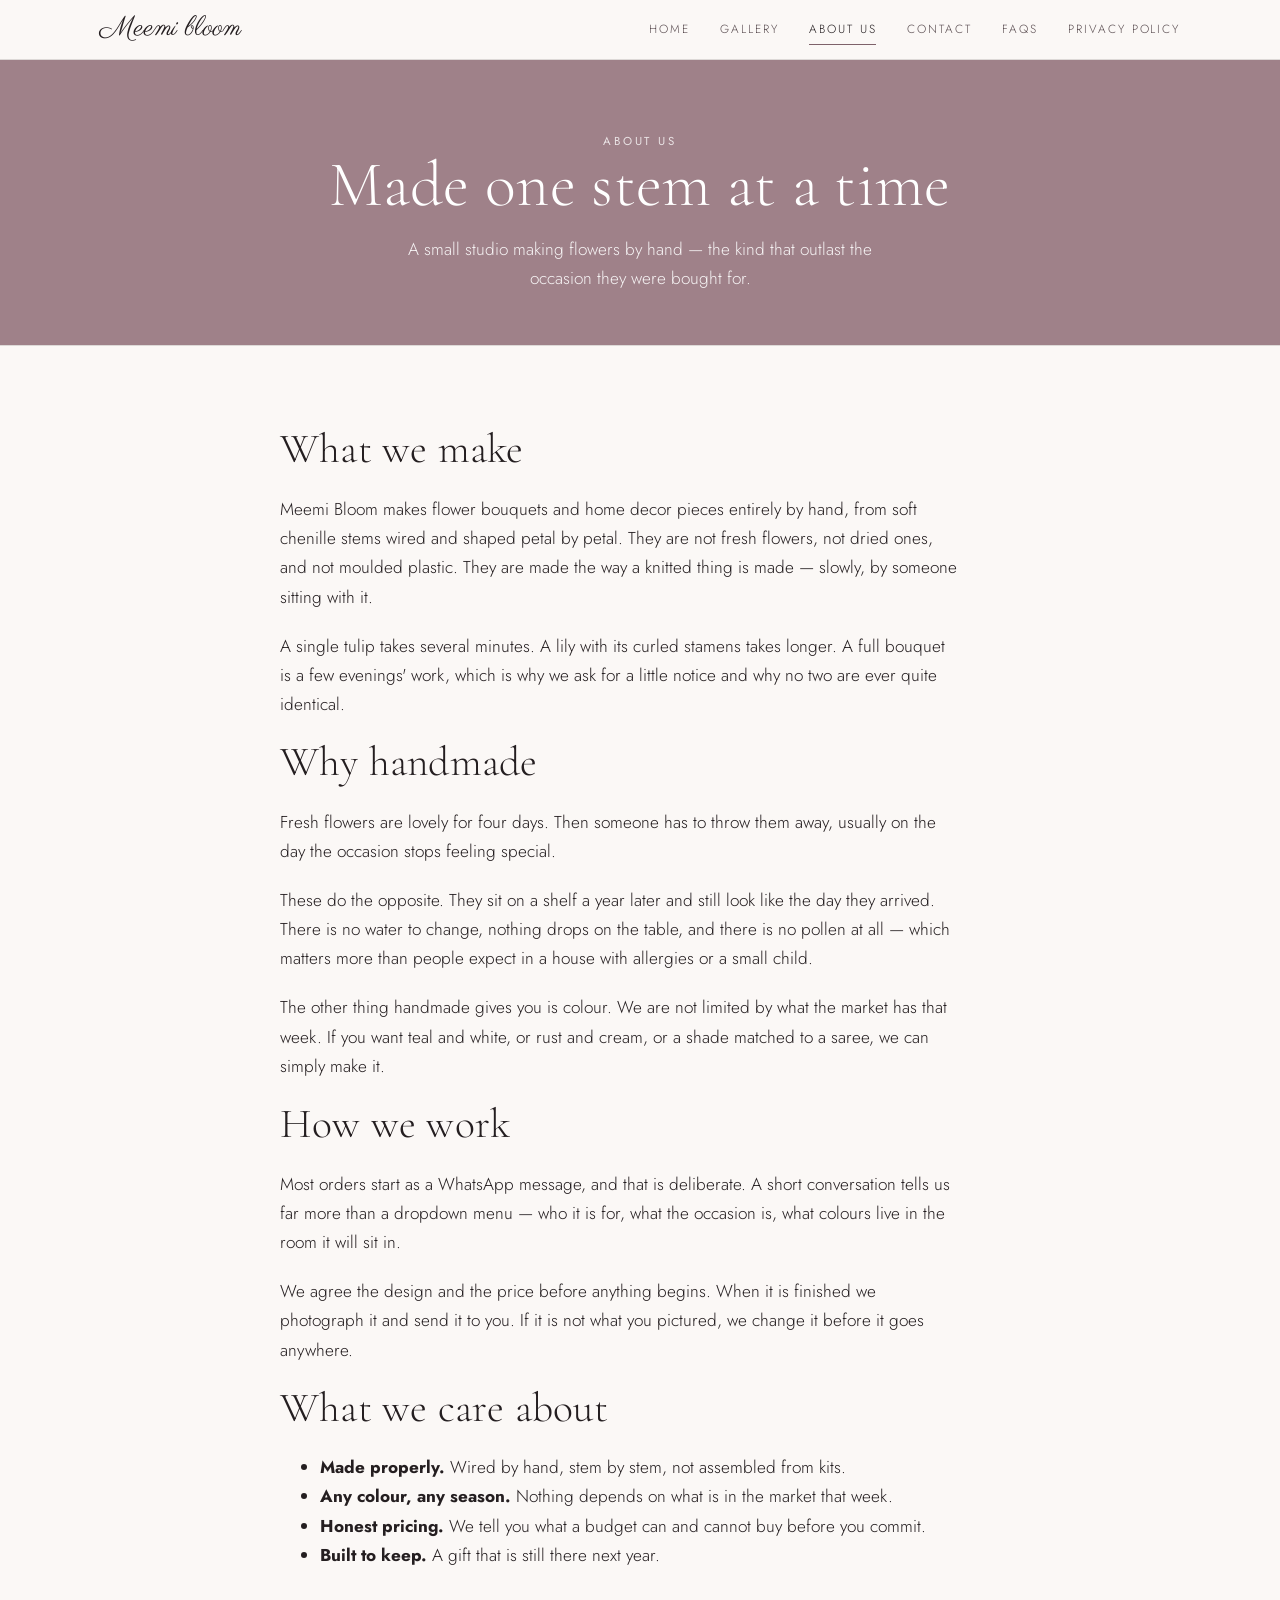
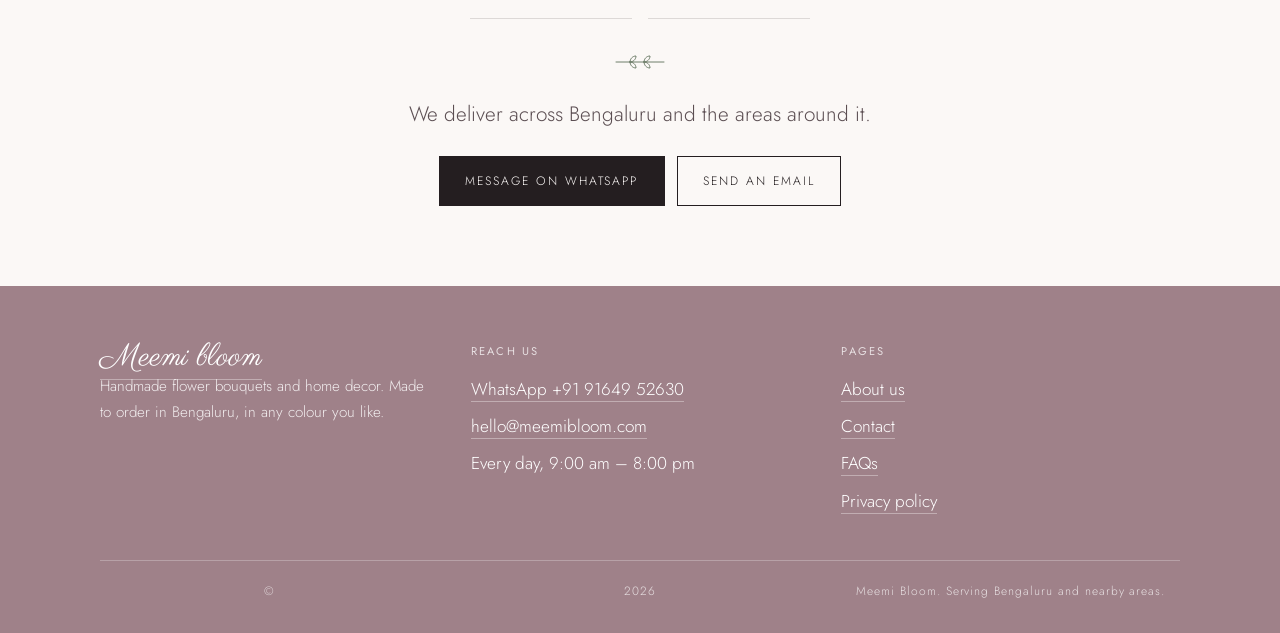
==== about.html @ 5b85087c "Add files via upload First version of the website" ====
<!DOCTYPE html>
<html lang="en">
<head>
<meta charset="utf-8">
<meta name="viewport" content="width=device-width, initial-scale=1">
<title>About Us — Meemi Bloom</title>
<meta name="description" content="Meemi Bloom is a small handmade flower studio in Bengaluru. Every bouquet is wired stem by stem from chenille, in whatever colours you ask for.">
<link rel="canonical" href="https://www.meemibloom.com/about.html">
<meta name="robots" content="index, follow">
<meta property="og:type" content="website">
<meta property="og:site_name" content="Meemi Bloom">
<meta property="og:title" content="About Us — Meemi Bloom">
<meta property="og:description" content="Meemi Bloom is a small handmade flower studio in Bengaluru. Every bouquet is wired stem by stem from chenille, in whatever colours you ask for.">
<meta property="og:url" content="https://www.meemibloom.com/about.html">
<meta property="og:image" content="https://www.meemibloom.com/assets/og-image.jpg">
<meta name="twitter:card" content="summary_large_image">
<meta name="theme-color" content="#9F8189">
<link rel="icon" href="assets/favicon-32.png" sizes="32x32">
<link rel="icon" href="assets/favicon.png" sizes="512x512">
<link rel="apple-touch-icon" href="assets/apple-touch-icon.png">
<link rel="preconnect" href="https://fonts.googleapis.com">
<link rel="preconnect" href="https://fonts.gstatic.com" crossorigin>
<link href="https://fonts.googleapis.com/css2?family=Cormorant+Garamond:ital,wght@0,300;0,400;0,500;1,300&family=Jost:wght@300;400&family=Parisienne&display=swap" rel="stylesheet">
<link rel="stylesheet" href="style.css">
<script>document.documentElement.classList.add('js');</script>
<script src="photos.js"></script>
<script type="application/ld+json">{
  "@context": "https://schema.org",
  "@type": "Store",
  "@id": "https://www.meemibloom.com/#business",
  "name": "Meemi Bloom",
  "description": "Handmade flower bouquets and home decor, wired by hand from chenille stems. Made to order in any colour, they never wilt and last for years. Based in Bengaluru.",
  "url": "https://www.meemibloom.com/",
  "telephone": "+919164952630",
  "email": "hello@meemibloom.com",
  "image": "https://www.meemibloom.com/assets/og-image.jpg",
  "logo": "https://www.meemibloom.com/assets/favicon.png",
  "priceRange": "$$",
  "address": {
    "@type": "PostalAddress",
    "addressLocality": "Bengaluru",
    "addressCountry": "IN"
  },
  "areaServed": {
    "@type": "City",
    "name": "Bengaluru"
  },
  "openingHoursSpecification": [
    {
      "@type": "OpeningHoursSpecification",
      "dayOfWeek": [
        "Monday",
        "Tuesday",
        "Wednesday",
        "Thursday",
        "Friday",
        "Saturday",
        "Sunday"
      ],
      "opens": "09:00",
      "closes": "20:00"
    }
  ],
  "makesOffer": [
    {
      "@type": "Offer",
      "itemOffered": {
        "@type": "Product",
        "name": "Handmade flower bouquets"
      }
    },
    {
      "@type": "Offer",
      "itemOffered": {
        "@type": "Product",
        "name": "Keepsake gifts for occasions"
      }
    },
    {
      "@type": "Offer",
      "itemOffered": {
        "@type": "Product",
        "name": "Handmade home decor arrangements"
      }
    }
  ]
}</script>
</head>
<body>
<header class="site-head">
  <div class="wrap">
    <a class="brand" href="index.html">Meemi bloom</a>
    <nav class="nav" aria-label="Main">
      <a href="index.html">Home</a>
      <a href="gallery.html">Gallery</a>
      <a href="about.html" aria-current="page">About Us</a>
      <a href="contact.html">Contact</a>
      <a href="faqs.html">FAQs</a>
      <a href="privacy.html">Privacy Policy</a>
    </nav>
  </div>
</header>
<main>
<section class="page-head">
  <div class="wrap">
    <p class="eyebrow">About us</p>
    <h1>Made one stem at a time</h1>
    <p>A small studio making flowers by hand — the kind that outlast the occasion they were bought for.</p>
  </div>
</section>

<section>
  <div class="narrow reveal">
    <h2>What we make</h2>
    <p>Meemi Bloom makes flower bouquets and home decor pieces entirely by hand, from soft chenille stems wired and shaped petal by petal. They are not fresh flowers, not dried ones, and not moulded plastic. They are made the way a knitted thing is made — slowly, by someone sitting with it.</p>
    <p>A single tulip takes several minutes. A lily with its curled stamens takes longer. A full bouquet is a few evenings' work, which is why we ask for a little notice and why no two are ever quite identical.</p>

    <h2>Why handmade</h2>
    <p>Fresh flowers are lovely for four days. Then someone has to throw them away, usually on the day the occasion stops feeling special.</p>
    <p>These do the opposite. They sit on a shelf a year later and still look like the day they arrived. There is no water to change, nothing drops on the table, and there is no pollen at all — which matters more than people expect in a house with allergies or a small child.</p>
    <p>The other thing handmade gives you is colour. We are not limited by what the market has that week. If you want teal and white, or rust and cream, or a shade matched to a saree, we can simply make it.</p>

    <h2>How we work</h2>
    <p>Most orders start as a WhatsApp message, and that is deliberate. A short conversation tells us far more than a dropdown menu — who it is for, what the occasion is, what colours live in the room it will sit in.</p>
    <p>We agree the design and the price before anything begins. When it is finished we photograph it and send it to you. If it is not what you pictured, we change it before it goes anywhere.</p>

    <h2>What we care about</h2>
    <ul>
      <li><strong>Made properly.</strong> Wired by hand, stem by stem, not assembled from kits.</li>
      <li><strong>Any colour, any season.</strong> Nothing depends on what is in the market that week.</li>
      <li><strong>Honest pricing.</strong> We tell you what a budget can and cannot buy before you commit.</li>
      <li><strong>Built to keep.</strong> A gift that is still there next year.</li>
    </ul>

    <div class="rule" style="margin-top:3rem"></div>
    <div class="center">
      <svg class="sprig" width="56" height="22" viewBox="0 0 56 22" aria-hidden="true" fill="none" stroke="currentColor" stroke-width="1" stroke-linecap="round"><path d="M4 11h48"/><path d="M18 11c0-3.3 2.7-6 6-6 0 3.3-2.7 6-6 6z"/><path d="M18 11c0 3.3 2.7 6 6 6 0-3.3-2.7-6-6-6z"/><path d="M32 11c0-3.3 2.7-6 6-6 0 3.3-2.7 6-6 6z"/><path d="M32 11c0 3.3 2.7 6 6 6 0-3.3-2.7-6-6-6z"/></svg>
      <p class="lede" style="margin-top:1.5rem">We deliver across Bengaluru and the areas around it.</p>
      <div class="actions">
        <a class="btn btn-solid" href="https://wa.me/919164952630?text=Hi%20Meemi%20Bloom%2C%20I%27d%20like%20to%20ask%20about%20an%20order.">Message on WhatsApp</a>
        <a class="btn btn-ghost" href="mailto:hello@meemibloom.com?subject=Handmade%20bouquet%20enquiry">Send an email</a>
      </div>
    </div>
  </div>
</section>
</main>
<footer class="site-foot">
  <div class="wrap">
    <div>
      <a class="brand" href="index.html">Meemi bloom</a>
      <p>Handmade flower bouquets and home decor. Made to order in Bengaluru, in any colour you like.</p>
    </div>
    <div>
      <h4>Reach us</h4>
      <ul>
        <li><a href="https://wa.me/919164952630?text=Hi%20Meemi%20Bloom%2C%20I%27d%20like%20to%20ask%20about%20an%20order.">WhatsApp +91 91649 52630</a></li>
        <li><a href="mailto:hello@meemibloom.com">hello@meemibloom.com</a></li>
        <li>Every day, 9:00 am – 8:00 pm</li>
      </ul>
    </div>
    <div>
      <h4>Pages</h4>
      <ul>
        <li><a href="about.html">About us</a></li>
        <li><a href="contact.html">Contact</a></li>
        <li><a href="faqs.html">FAQs</a></li>
        <li><a href="privacy.html">Privacy policy</a></li>
      </ul>
    </div>
  </div>
  <div class="wrap colophon">© <span id="yr">2026</span> Meemi Bloom. Serving Bengaluru and nearby areas.</div>
</footer>
<script>
document.getElementById('yr').textContent = new Date().getFullYear();
(function(){
  var els = Array.prototype.slice.call(document.querySelectorAll('.reveal'));
  function showAll(){ for (var i=0;i<els.length;i++) els[i].classList.add('in'); }
  try {
    var reduce = window.matchMedia && window.matchMedia('(prefers-reduced-motion: reduce)').matches;
    if (!('IntersectionObserver' in window) || reduce) { showAll(); return; }
    var io = new IntersectionObserver(function(entries){
      for (var i=0;i<entries.length;i++) {
        if (entries[i].isIntersecting) { entries[i].target.classList.add('in'); io.unobserve(entries[i].target); }
      }
    }, { rootMargin: '0px 0px -8% 0px' });
    for (var j=0;j<els.length;j++) io.observe(els[j]);
  } catch (e) { showAll(); }
})();
(function(){
  var track = document.getElementById('latest');
  var list = window.MEEMI_PHOTOS;
  if (track && list && list.length) {
    var html = '';
    for (var i = 0; i < Math.min(6, list.length); i++) {
      html += '<figure class="slide"><img src="' + list[i].src + '" width="900" height="1200" loading="lazy" alt="Handmade bouquet — ' + list[i].title + '"><figcaption>' + list[i].title + '</figcaption></figure>';
    }
    track.innerHTML = html;
  }
})();
(function(){
  Array.prototype.slice.call(document.querySelectorAll('.c-btn')).forEach(function(btn){
    btn.addEventListener('click', function(){
      var track = document.getElementById(btn.getAttribute('data-carousel'));
      if (!track) return;
      var dir = parseInt(btn.getAttribute('data-dir'), 10);
      var slide = track.querySelector('.slide'); if (!slide) return;
      var gap = parseFloat(getComputedStyle(track).columnGap || getComputedStyle(track).gap) || 0;
      var step = slide.getBoundingClientRect().width + gap;
      var max = track.scrollWidth - track.clientWidth;
      if (dir > 0 && track.scrollLeft >= max - 4) { track.scrollLeft = 0; return; }
      if (dir < 0 && track.scrollLeft <= 4) { track.scrollLeft = max; return; }
      track.scrollLeft = track.scrollLeft + dir * step;
    });
  });
})();
</script>
</body>
</html>
---- style.css ----
/* Meemi Bloom — site styles */

:root{
  --mauve:#9F8189;
  --mauve-deep:#7E626A;
  --mauve-tint:#EFE6E6;
  --ink:#241E20;
  --ink-soft:#5B4E52;
  --paper:#FBF8F6;
  --sage:#6F7F6B;
  --line:rgba(36,30,32,.14);
  --display:"Cormorant Garamond",Georgia,serif;
  --body:"Jost",-apple-system,"Segoe UI",sans-serif;
  --script:"Parisienne",cursive;
  --measure:68ch;
  --pad:clamp(1.25rem,5vw,4rem);
}

*,*::before,*::after{box-sizing:border-box}
html{scroll-behavior:smooth;-webkit-text-size-adjust:100%}
body{
  margin:0;background:var(--paper);color:var(--ink);
  font-family:var(--body);font-weight:300;font-size:clamp(1rem,.96rem + .2vw,1.075rem);
  line-height:1.7;
}
img{max-width:100%;display:block}
a{color:var(--mauve-deep);text-underline-offset:.28em;text-decoration-thickness:.05em}
a:hover{color:var(--ink)}
:focus-visible{outline:2px solid var(--sage);outline-offset:3px;border-radius:2px}

.wrap{width:min(100% - (2 * var(--pad)),1080px);margin-inline:auto}
.narrow{width:min(100% - (2 * var(--pad)),720px);margin-inline:auto}

/* ---------- type ---------- */
h1,h2,h3{font-family:var(--display);font-weight:300;letter-spacing:.005em;margin:0 0 .5em}
h1{font-size:clamp(2.4rem,1.6rem + 3.4vw,4rem);line-height:1.06}
h2{font-size:clamp(1.75rem,1.3rem + 1.9vw,2.6rem);line-height:1.15}
h3{font-size:clamp(1.2rem,1.05rem + .6vw,1.45rem);line-height:1.25;margin-bottom:.35em}
p{margin:0 0 1.15em;max-width:var(--measure)}
.eyebrow{
  font-family:var(--body);font-size:.72rem;font-weight:400;
  letter-spacing:.24em;text-transform:uppercase;color:var(--mauve-deep);
  margin:0 0 1.1rem;
}
.lede{font-size:clamp(1.08rem,1rem + .5vw,1.3rem);color:var(--ink-soft)}

/* ---------- header ---------- */
.site-head{
  position:sticky;top:0;z-index:20;background:rgba(251,248,246,.92);
  backdrop-filter:blur(8px);border-bottom:1px solid var(--line);
}
.site-head .wrap{display:flex;align-items:center;justify-content:space-between;gap:1rem;padding:.85rem 0}
.brand{font-family:var(--script);font-size:1.75rem;color:var(--ink);text-decoration:none;line-height:1}
.brand:hover{color:var(--mauve-deep)}
.nav{display:flex;gap:clamp(.9rem,2.4vw,2rem);align-items:center;flex-wrap:wrap;justify-content:flex-end}
.nav a{
  font-size:.74rem;letter-spacing:.16em;text-transform:uppercase;
  color:var(--ink-soft);text-decoration:none;padding:.35rem 0;position:relative;
}
.nav a::after{
  content:"";position:absolute;left:0;right:0;bottom:0;height:1px;
  background:var(--mauve-deep);transform:scaleX(0);transform-origin:left;
  transition:transform .25s ease;
}
.nav a:hover::after,.nav a[aria-current="page"]::after{transform:scaleX(1)}
.nav a[aria-current="page"]{color:var(--ink)}

/* ---------- hero ---------- */
.hero{background:var(--mauve);color:#fff;text-align:center;padding:clamp(3rem,9vw,6rem) 0 clamp(2.5rem,7vw,4.5rem)}
.hero img{width:min(80%,470px);margin:0 auto clamp(1.5rem,4vw,2.25rem)}
.hero p{color:rgba(255,255,255,.92);margin-inline:auto;max-width:46ch}
.hero .tag{
  font-size:.72rem;letter-spacing:.28em;text-transform:uppercase;
  color:rgba(255,255,255,.8);margin-bottom:1.75rem;
}

/* ---------- page head (inner pages) ---------- */
.page-head{background:var(--mauve);color:#fff;padding:clamp(2.5rem,7vw,4.5rem) 0 clamp(2rem,5vw,3.25rem);text-align:center}
.page-head h1{margin-bottom:.25em}
.page-head .eyebrow{color:rgba(255,255,255,.78)}
.page-head p{color:rgba(255,255,255,.9);margin:0 auto;max-width:52ch}

/* ---------- sections ---------- */
section{padding:clamp(2.75rem,7vw,5rem) 0}
section + section{border-top:1px solid var(--line)}
.center{text-align:center}
.center p{margin-inline:auto}

.cards{display:grid;gap:clamp(1.5rem,4vw,2.5rem);grid-template-columns:repeat(auto-fit,minmax(230px,1fr));margin-top:2.5rem}
.card p{margin-bottom:0;color:var(--ink-soft);font-size:.97rem}
.card .sprig{margin-bottom:1rem}

.steps{list-style:none;counter-reset:s;padding:0;margin:2.5rem 0 0;display:grid;gap:1.75rem;grid-template-columns:repeat(auto-fit,minmax(240px,1fr))}
.steps li{counter-increment:s;padding-top:1.1rem;border-top:1px solid var(--line)}
.steps li::before{
  content:counter(s,decimal-leading-zero);display:block;
  font-family:var(--display);font-size:1.5rem;color:var(--mauve);margin-bottom:.35rem;
}
.steps h3{font-family:var(--body);font-size:.78rem;font-weight:400;letter-spacing:.16em;text-transform:uppercase;margin-bottom:.55rem}
.steps p{margin:0;color:var(--ink-soft);font-size:.95rem}

/* ---------- buttons ---------- */
.actions{display:flex;gap:.75rem;flex-wrap:wrap;justify-content:center;margin-top:.5rem}
.btn{
  display:inline-block;font-size:.76rem;letter-spacing:.16em;text-transform:uppercase;
  padding:.85rem 1.6rem;text-decoration:none;border:1px solid currentColor;
  transition:background .2s ease,color .2s ease;
}
.btn-solid{background:var(--ink);color:var(--paper);border-color:var(--ink)}
.btn-solid:hover{background:var(--mauve-deep);border-color:var(--mauve-deep);color:#fff}
.hero .btn-solid{background:#fff;color:var(--ink);border-color:#fff}
.hero .btn-solid:hover{background:transparent;color:#fff}
.hero .btn-ghost{color:#fff}
.hero .btn-ghost:hover{background:#fff;color:var(--ink)}
.btn-ghost{color:var(--ink)}
.btn-ghost:hover{background:var(--ink);color:var(--paper)}

/* ---------- contact list ---------- */
.contact-list{list-style:none;padding:0;margin:2rem 0 0;display:grid;gap:1.5rem;grid-template-columns:repeat(auto-fit,minmax(220px,1fr))}
.contact-list dt,.contact-list .label{
  font-size:.7rem;letter-spacing:.2em;text-transform:uppercase;color:var(--mauve-deep);margin-bottom:.35rem;
}
.contact-list .value{font-family:var(--display);font-size:1.3rem;line-height:1.3}
.contact-list a{text-decoration:none;border-bottom:1px solid var(--line)}
.contact-list a:hover{border-color:var(--mauve-deep)}

/* ---------- faqs ---------- */
.faq{border-top:1px solid var(--line);padding:0}
.faq:last-of-type{border-bottom:1px solid var(--line)}
.faq summary{
  cursor:pointer;list-style:none;padding:1.15rem 2.5rem 1.15rem 0;position:relative;
  font-family:var(--display);font-size:clamp(1.1rem,1rem + .4vw,1.3rem);
}
.faq summary::-webkit-details-marker{display:none}
.faq summary::after{
  content:"";position:absolute;right:.35rem;top:50%;width:.6rem;height:.6rem;
  border-right:1px solid var(--mauve-deep);border-bottom:1px solid var(--mauve-deep);
  transform:translateY(-70%) rotate(45deg);transition:transform .25s ease;
}
.faq[open] summary::after{transform:translateY(-30%) rotate(225deg)}
.faq p{color:var(--ink-soft);padding-bottom:1.1rem;margin:0;font-size:.98rem}
.faq p + p{padding-top:0;margin-top:-.4rem}

/* ---------- legal ---------- */
.legal h2{font-size:clamp(1.3rem,1.15rem + .6vw,1.6rem);margin-top:2.25rem}
.legal ul{color:var(--ink-soft);padding-left:1.1rem}
.legal li{margin-bottom:.45rem}
.updated{font-size:.78rem;letter-spacing:.12em;text-transform:uppercase;color:var(--mauve-deep)}

/* ---------- sprig divider ---------- */
.sprig{display:block;margin:0 auto;color:var(--sage)}
.rule{display:flex;align-items:center;gap:1rem;justify-content:center;margin:0 auto 2rem;max-width:340px}
.rule::before,.rule::after{content:"";flex:1;height:1px;background:var(--line)}

/* ---------- footer ---------- */
.site-foot{background:var(--mauve);color:#fff;padding:clamp(2.5rem,6vw,3.5rem) 0 2rem;margin-top:0}
.site-foot .wrap{display:grid;gap:2rem;grid-template-columns:repeat(auto-fit,minmax(210px,1fr))}
.site-foot .brand{color:#fff;font-size:2rem}
.site-foot h4{font-size:.7rem;letter-spacing:.2em;text-transform:uppercase;font-weight:400;margin:0 0 .85rem;color:rgba(255,255,255,.75)}
.site-foot a{color:#fff;text-decoration:none;border-bottom:1px solid rgba(255,255,255,.35)}
.site-foot a:hover{border-color:#fff}
.site-foot ul{list-style:none;padding:0;margin:0}
.site-foot li{margin-bottom:.5rem}
.site-foot p{color:rgba(255,255,255,.85);font-size:.95rem}
.colophon{
  border-top:1px solid rgba(255,255,255,.25);margin-top:2.25rem;padding-top:1.25rem;
  font-size:.75rem;letter-spacing:.08em;color:rgba(255,255,255,.75);text-align:center;
}

/* ---------- motion ---------- */
.js .reveal{opacity:0;transform:translateY(14px);transition:opacity .7s ease,transform .7s ease}
.js .reveal.in{opacity:1;transform:none}
@media (prefers-reduced-motion:reduce){
  html{scroll-behavior:auto}
  .js .reveal{opacity:1;transform:none;transition:none}
  *{animation-duration:.001ms !important;transition-duration:.001ms !important}
}

@media (max-width:640px){
  .site-head .wrap{flex-direction:column;align-items:center;gap:.5rem;padding:.75rem 0}
  .nav{justify-content:center}
  .site-foot .wrap{text-align:center}
  .site-foot .contact-list{justify-items:center}
}

.hero h1{font-size:clamp(1.45rem,1.1rem + 1.5vw,2.15rem);font-style:italic;font-weight:300;color:#fff;margin-bottom:.6em}
.hero .lede{color:rgba(255,255,255,.9)}
.card h3{color:var(--ink)}
.legal ul{margin-bottom:1.15em}

/* ---------- carousel ---------- */
.section-head{display:flex;align-items:flex-end;justify-content:space-between;gap:1.5rem;flex-wrap:wrap}
.section-head h2{margin-bottom:0}
.carousel-nav{display:flex;gap:.5rem}
.c-btn{
  width:2.75rem;height:2.75rem;border:1px solid var(--line);background:transparent;
  color:var(--ink);cursor:pointer;display:grid;place-items:center;padding:0;
  transition:background .2s ease,color .2s ease,border-color .2s ease;
}
.c-btn:hover{background:var(--ink);color:var(--paper);border-color:var(--ink)}
.c-btn svg{width:.85rem;height:.85rem}
.carousel{
  display:flex;gap:clamp(1.25rem,3.5vw,2.5rem);margin-top:2rem;
  overflow-x:auto;scroll-snap-type:x mandatory;scroll-behavior:smooth;
  padding-bottom:.5rem;-webkit-overflow-scrolling:touch;scrollbar-width:none;
}
.carousel::-webkit-scrollbar{display:none}
.carousel .slide{
  flex:0 0 calc((100% - clamp(1.25rem,3.5vw,2.5rem)) / 2);
  margin:0;scroll-snap-align:start;
}
.carousel .slide img{width:100%;height:auto;aspect-ratio:3/4;object-fit:contain;background:var(--mauve-tint)}
.carousel figcaption{
  font-size:.8rem;letter-spacing:.06em;color:var(--ink-soft);margin-top:.7rem;
}
@media (max-width:620px){ .carousel .slide{flex-basis:100%} }

/* ---------- gallery page ---------- */
.gallery-grid{
  display:grid;gap:clamp(1.25rem,3vw,2rem);
  grid-template-columns:repeat(auto-fill,minmax(230px,1fr));margin-top:.5rem;
}
.gallery-grid figure{margin:0}
.gallery-grid button.tile{
  display:block;width:100%;padding:0;border:0;background:none;cursor:pointer;
  text-align:left;font:inherit;color:inherit;
}
.gallery-grid img{
  width:100%;height:auto;aspect-ratio:3/4;object-fit:contain;
  background:var(--mauve-tint);transition:opacity .25s ease;
}
.gallery-grid button.tile:hover img{opacity:.86}
.gallery-grid figcaption{font-size:.8rem;letter-spacing:.06em;color:var(--ink-soft);margin-top:.6rem}

.pager{display:flex;flex-wrap:wrap;gap:.4rem;justify-content:center;align-items:center;margin-top:3rem}
.pager button{
  min-width:2.5rem;height:2.5rem;padding:0 .7rem;border:1px solid var(--line);
  background:transparent;color:var(--ink);font:inherit;font-size:.85rem;cursor:pointer;
  transition:background .2s ease,color .2s ease,border-color .2s ease;
}
.pager button:hover:not(:disabled){background:var(--ink);color:var(--paper);border-color:var(--ink)}
.pager button[aria-current="true"]{background:var(--mauve);color:#fff;border-color:var(--mauve)}
.pager button:disabled{opacity:.35;cursor:default}
.pager .count{font-size:.78rem;letter-spacing:.1em;color:var(--ink-soft);margin-left:.6rem}

/* ---------- lightbox ---------- */
.lightbox{
  position:fixed;inset:0;z-index:60;background:rgba(26,22,23,.94);
  display:grid;grid-template-rows:auto 1fr auto;padding:clamp(.75rem,2vw,1.5rem);
}
.lightbox[hidden]{display:none}
.lb-bar{display:flex;justify-content:space-between;align-items:center;gap:1rem;color:rgba(255,255,255,.8)}
.lb-count{font-size:.75rem;letter-spacing:.16em;text-transform:uppercase;margin:0}
.lb-stage{display:flex;align-items:center;justify-content:center;gap:clamp(.5rem,2vw,1.5rem);min-height:0}
.lb-stage figure{margin:0;display:flex;flex-direction:column;align-items:center;min-height:0}
.lb-stage img{max-height:74vh;max-width:100%;width:auto;height:auto;object-fit:contain}
.lb-stage figcaption{
  color:#fff;font-family:var(--display);font-size:1.2rem;margin-top:1rem;text-align:center;
}
.lb-btn{
  width:2.9rem;height:2.9rem;flex:0 0 auto;border:1px solid rgba(255,255,255,.45);
  background:transparent;color:#fff;cursor:pointer;display:grid;place-items:center;padding:0;
  transition:background .2s ease,color .2s ease;
}
.lb-btn:hover{background:#fff;color:var(--ink)}
.lb-btn svg{width:.9rem;height:.9rem}
.lb-foot{display:flex;justify-content:center;padding-top:1rem}
.lightbox .btn{border-color:#fff;color:#fff}
.lightbox .btn:hover{background:#fff;color:var(--ink)}
@media (max-width:560px){
  .lb-stage img{max-height:60vh}
  .lb-stage figcaption{font-size:1rem}
}

/* ---------- phone refinements ---------- */
@media (max-width:640px){
  /* let the header scroll away instead of eating a third of a phone screen */
  .site-head{position:static}
  .nav{gap:.55rem .9rem}
  .nav a{font-size:.68rem;letter-spacing:.12em;padding:.45rem 0}
  .brand{font-size:1.55rem}
  .actions .btn{flex:1 1 auto;text-align:center}
}
@media (max-width:560px){
  /* arrows sit over the image so the photo keeps the full width */
  .lb-stage{position:relative}
  .lb-stage .lb-btn{
    position:absolute;top:38%;background:rgba(26,22,23,.55);
    border-color:rgba(255,255,255,.5);width:2.5rem;height:2.5rem;
  }
  #lb-prev{left:0}
  #lb-next{right:0}
}
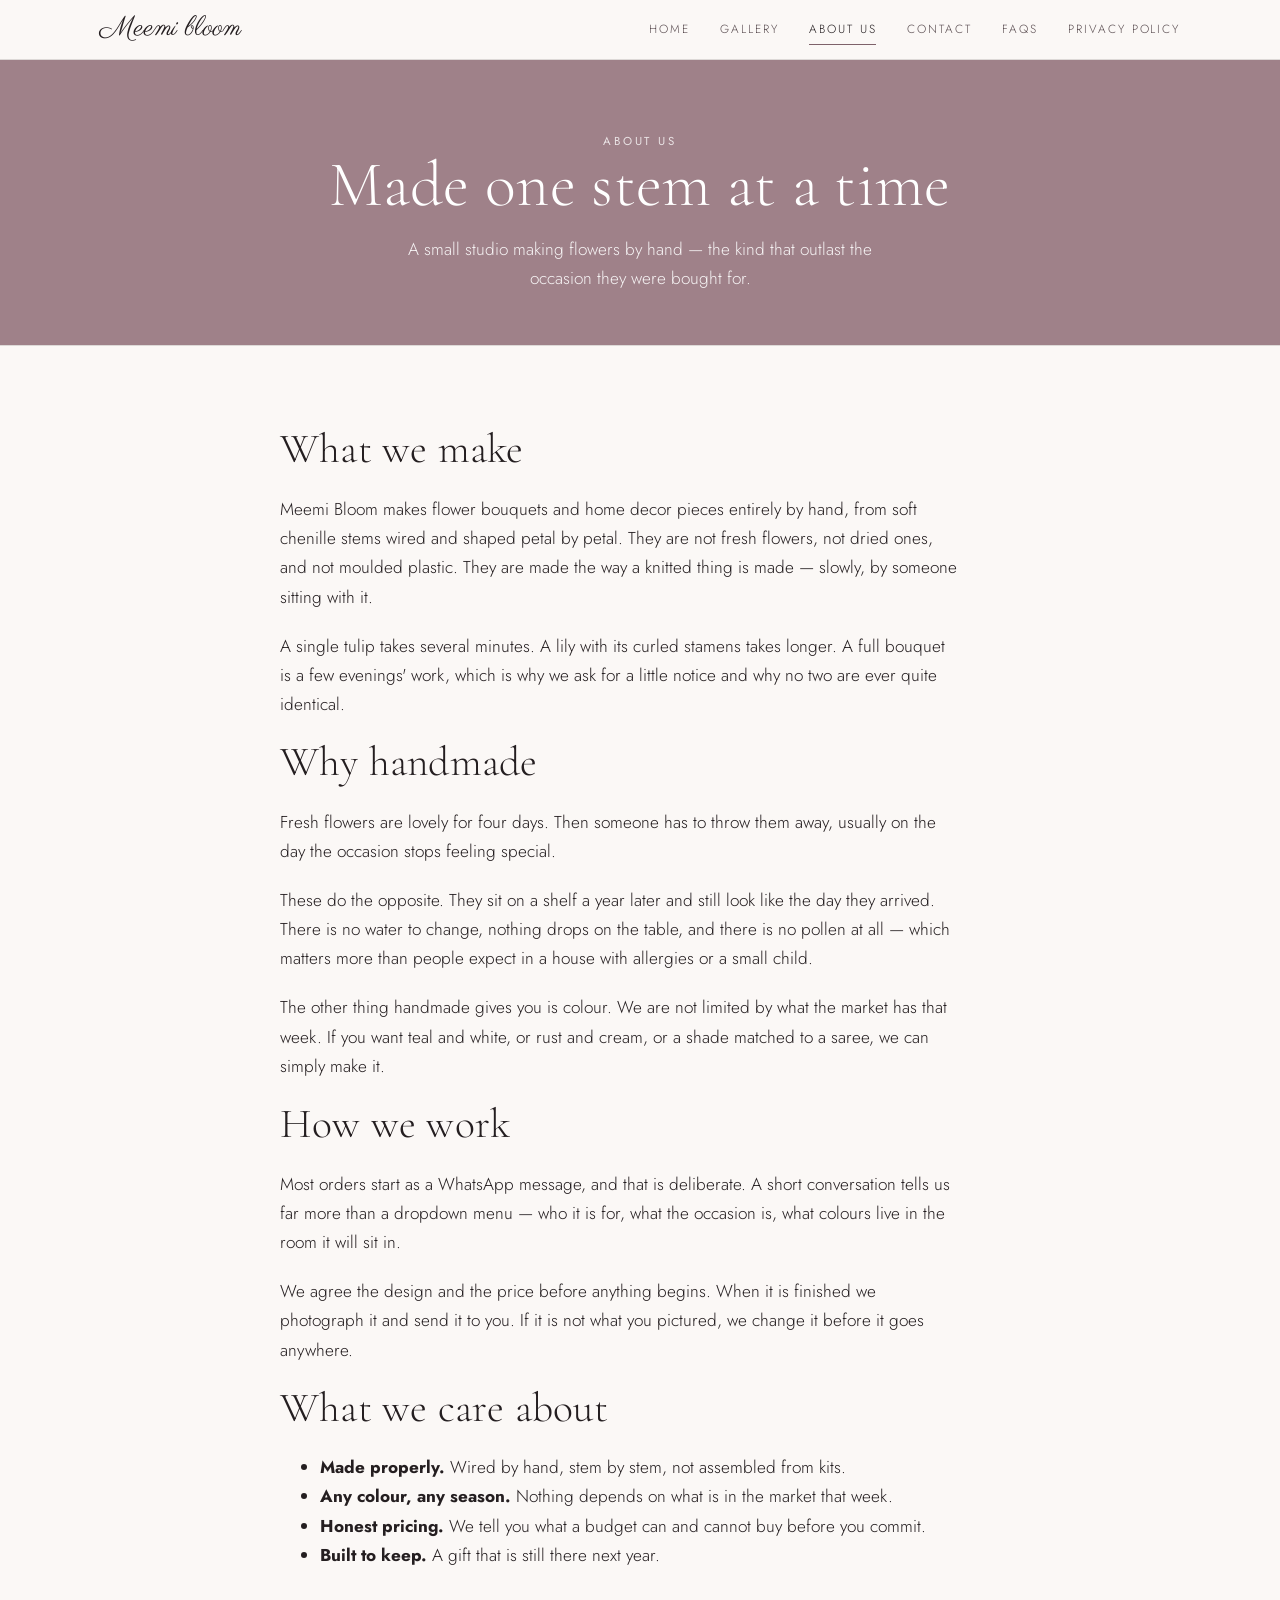
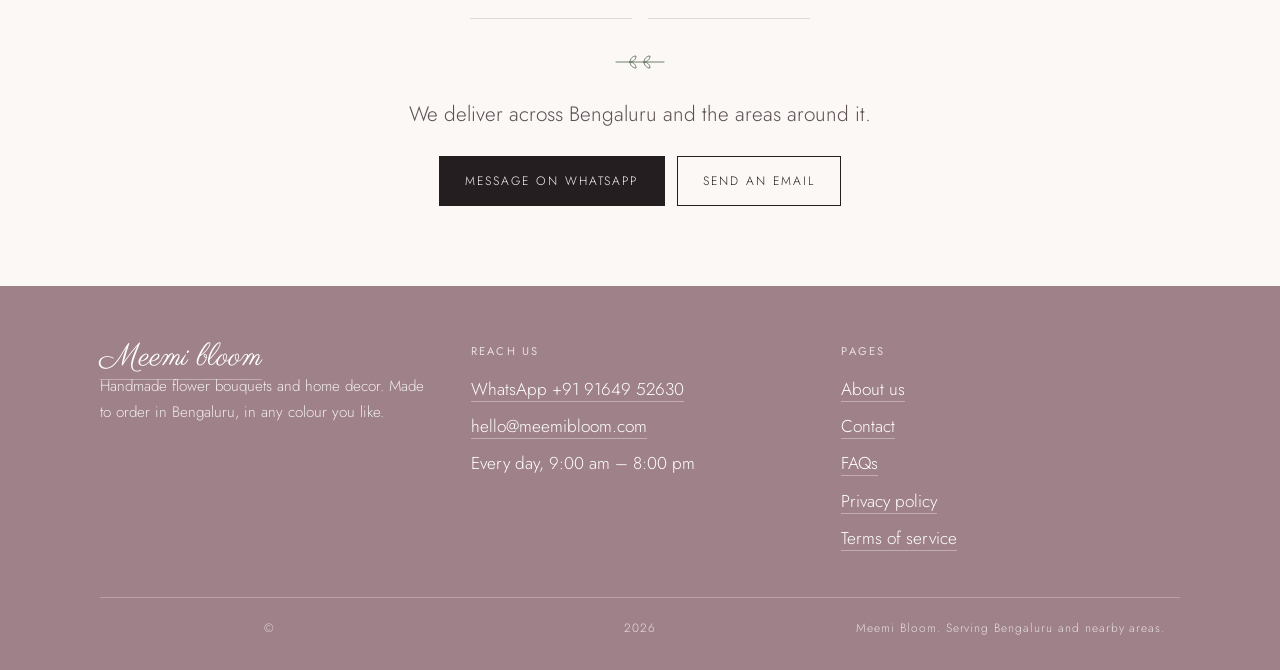
==== commit 66b94aff: "Add files via upload Added terms of service page" ====
--- a/about.html
+++ b/about.html
@@ -165,6 +165,7 @@
         <li><a href="contact.html">Contact</a></li>
         <li><a href="faqs.html">FAQs</a></li>
         <li><a href="privacy.html">Privacy policy</a></li>
+        <li><a href="terms.html">Terms of service</a></li>
       </ul>
     </div>
   </div>
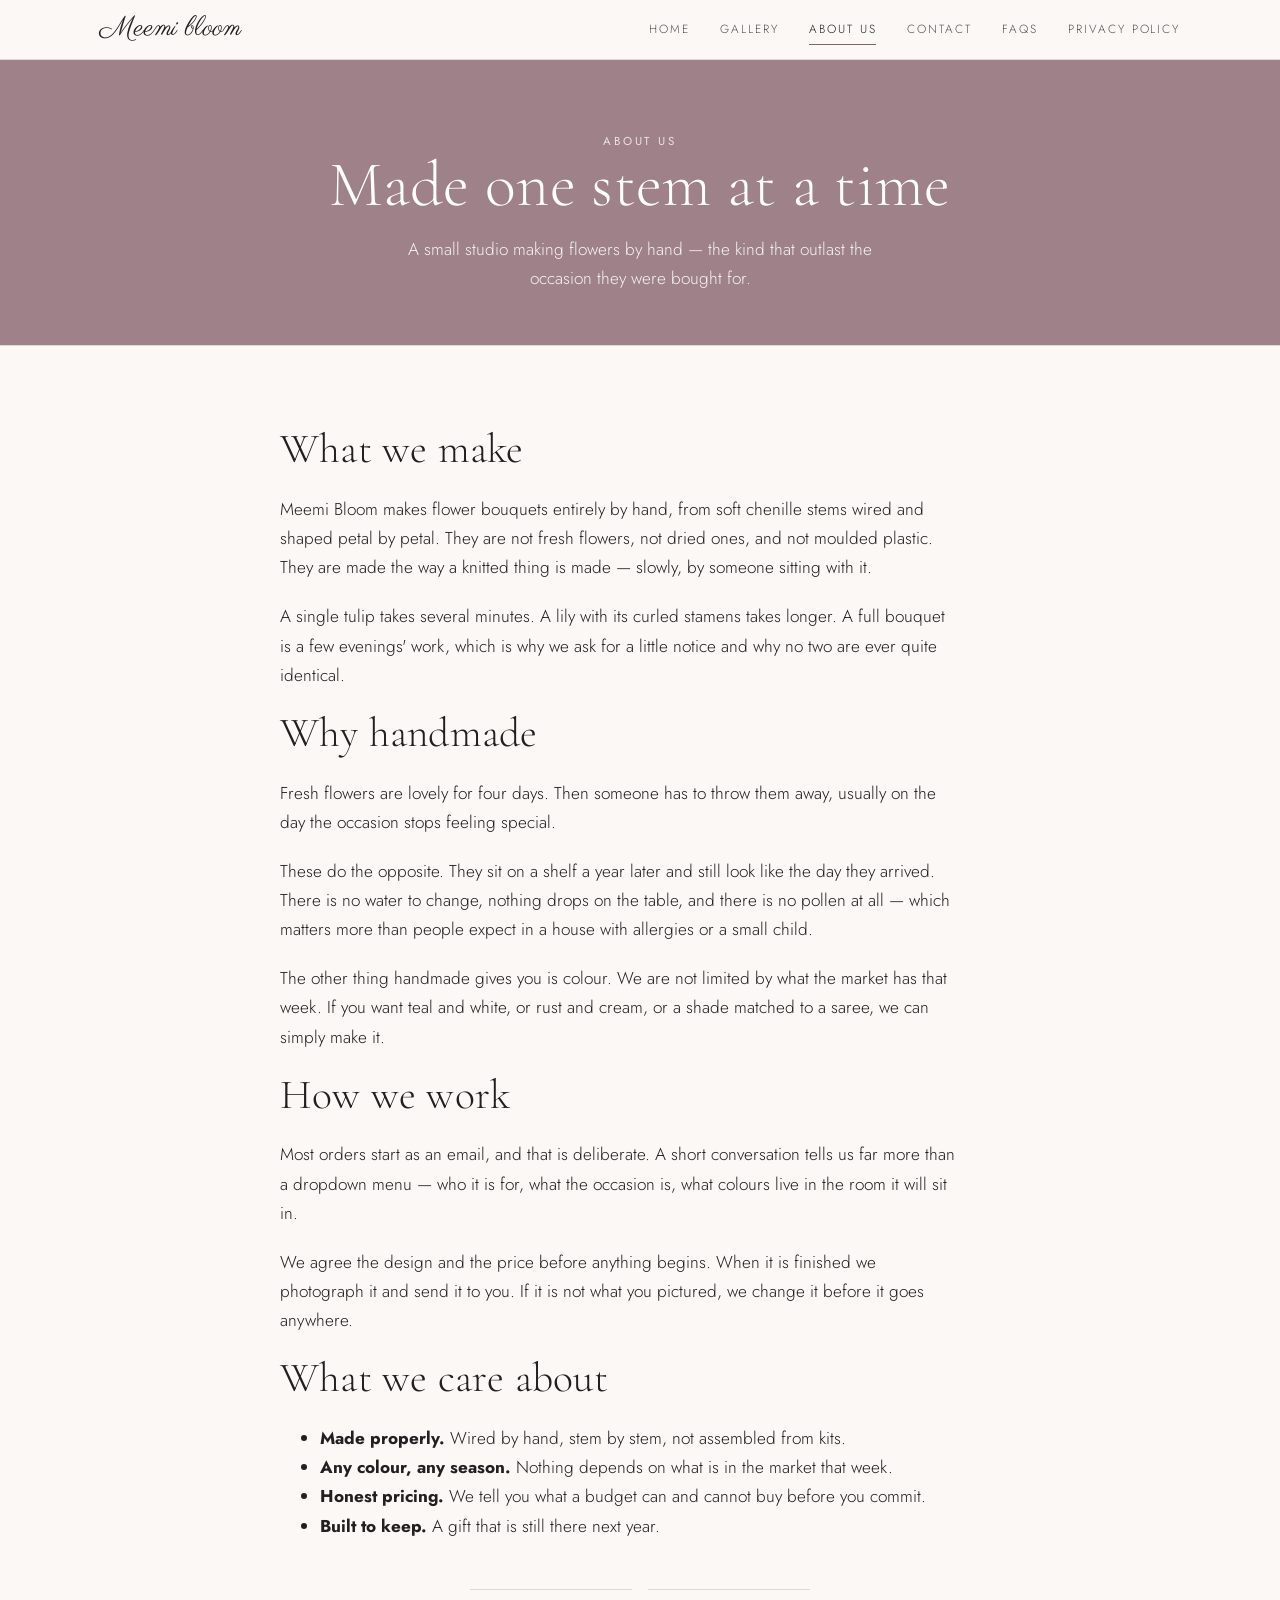
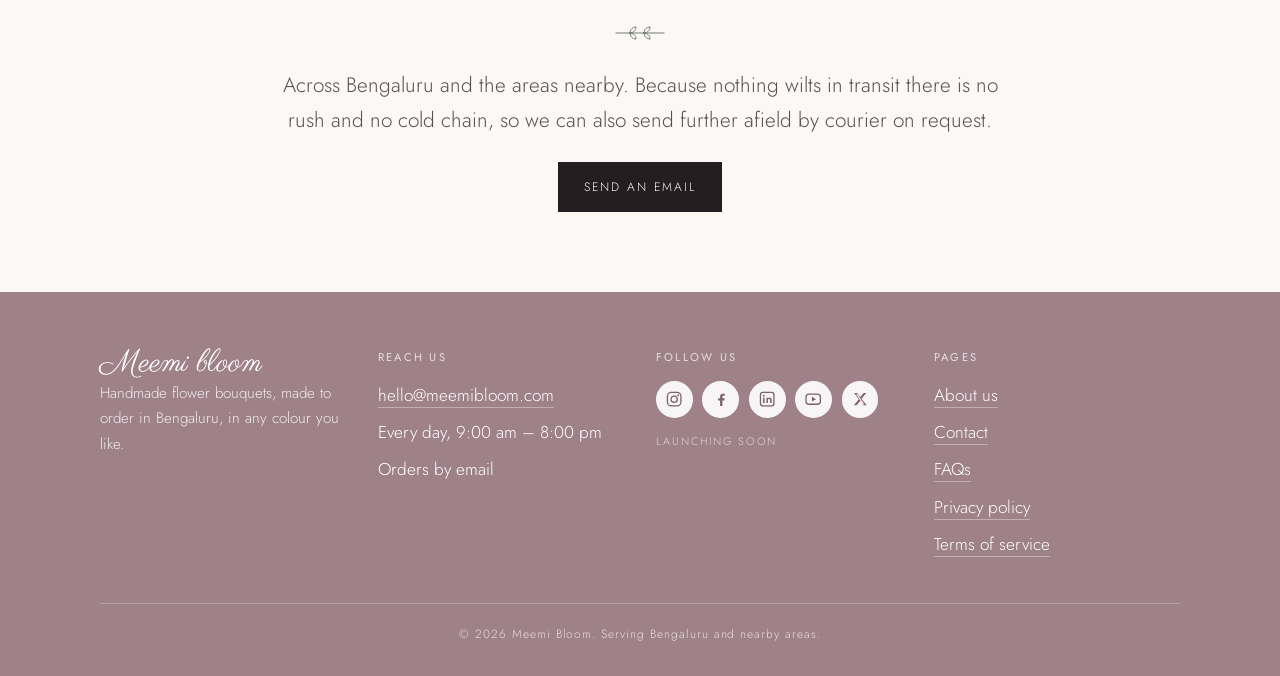
==== commit 7afa639e: "Add files via upload Email-only ordering, removed home decor, added social icons" ====
--- a/about.html
+++ b/about.html
@@ -29,9 +29,8 @@
   "@type": "Store",
   "@id": "https://www.meemibloom.com/#business",
   "name": "Meemi Bloom",
-  "description": "Handmade flower bouquets and home decor, wired by hand from chenille stems. Made to order in any colour, they never wilt and last for years. Based in Bengaluru.",
+  "description": "Handmade flower bouquets wired by hand from chenille stems. Made to order in any colour, they never wilt and last for years. Based in Bengaluru.",
   "url": "https://www.meemibloom.com/",
-  "telephone": "+919164952630",
   "email": "hello@meemibloom.com",
   "image": "https://www.meemibloom.com/assets/og-image.jpg",
   "logo": "https://www.meemibloom.com/assets/favicon.png",
@@ -80,7 +79,7 @@
       "@type": "Offer",
       "itemOffered": {
         "@type": "Product",
-        "name": "Handmade home decor arrangements"
+        "name": "Custom colour bouquets"
       }
     }
   ]
@@ -112,7 +111,7 @@
 <section>
   <div class="narrow reveal">
     <h2>What we make</h2>
-    <p>Meemi Bloom makes flower bouquets and home decor pieces entirely by hand, from soft chenille stems wired and shaped petal by petal. They are not fresh flowers, not dried ones, and not moulded plastic. They are made the way a knitted thing is made — slowly, by someone sitting with it.</p>
+    <p>Meemi Bloom makes flower bouquets entirely by hand, from soft chenille stems wired and shaped petal by petal. They are not fresh flowers, not dried ones, and not moulded plastic. They are made the way a knitted thing is made — slowly, by someone sitting with it.</p>
     <p>A single tulip takes several minutes. A lily with its curled stamens takes longer. A full bouquet is a few evenings' work, which is why we ask for a little notice and why no two are ever quite identical.</p>
 
     <h2>Why handmade</h2>
@@ -121,7 +120,7 @@
     <p>The other thing handmade gives you is colour. We are not limited by what the market has that week. If you want teal and white, or rust and cream, or a shade matched to a saree, we can simply make it.</p>
 
     <h2>How we work</h2>
-    <p>Most orders start as a WhatsApp message, and that is deliberate. A short conversation tells us far more than a dropdown menu — who it is for, what the occasion is, what colours live in the room it will sit in.</p>
+    <p>Most orders start as an email, and that is deliberate. A short conversation tells us far more than a dropdown menu — who it is for, what the occasion is, what colours live in the room it will sit in.</p>
     <p>We agree the design and the price before anything begins. When it is finished we photograph it and send it to you. If it is not what you pictured, we change it before it goes anywhere.</p>
 
     <h2>What we care about</h2>
@@ -135,10 +134,9 @@
     <div class="rule" style="margin-top:3rem"></div>
     <div class="center">
       <svg class="sprig" width="56" height="22" viewBox="0 0 56 22" aria-hidden="true" fill="none" stroke="currentColor" stroke-width="1" stroke-linecap="round"><path d="M4 11h48"/><path d="M18 11c0-3.3 2.7-6 6-6 0 3.3-2.7 6-6 6z"/><path d="M18 11c0 3.3 2.7 6 6 6 0-3.3-2.7-6-6-6z"/><path d="M32 11c0-3.3 2.7-6 6-6 0 3.3-2.7 6-6 6z"/><path d="M32 11c0 3.3 2.7 6 6 6 0-3.3-2.7-6-6-6z"/></svg>
-      <p class="lede" style="margin-top:1.5rem">We deliver across Bengaluru and the areas around it.</p>
+      <p class="lede" style="margin-top:1.5rem">Across Bengaluru and the areas nearby. Because nothing wilts in transit there is no rush and no cold chain, so we can also send further afield by courier on request.</p>
       <div class="actions">
-        <a class="btn btn-solid" href="https://wa.me/919164952630?text=Hi%20Meemi%20Bloom%2C%20I%27d%20like%20to%20ask%20about%20an%20order.">Message on WhatsApp</a>
-        <a class="btn btn-ghost" href="mailto:hello@meemibloom.com?subject=Handmade%20bouquet%20enquiry">Send an email</a>
+        <a class="btn btn-solid" href="mailto:hello@meemibloom.com?subject=Handmade%20bouquet%20enquiry">Send an email</a>
       </div>
     </div>
   </div>
@@ -148,15 +146,41 @@
   <div class="wrap">
     <div>
       <a class="brand" href="index.html">Meemi bloom</a>
-      <p>Handmade flower bouquets and home decor. Made to order in Bengaluru, in any colour you like.</p>
+      <p>Handmade flower bouquets, made to order in Bengaluru, in any colour you like.</p>
     </div>
     <div>
       <h4>Reach us</h4>
       <ul>
-        <li><a href="https://wa.me/919164952630?text=Hi%20Meemi%20Bloom%2C%20I%27d%20like%20to%20ask%20about%20an%20order.">WhatsApp +91 91649 52630</a></li>
         <li><a href="mailto:hello@meemibloom.com">hello@meemibloom.com</a></li>
         <li>Every day, 9:00 am – 8:00 pm</li>
+        <li>Orders by email</li>
       </ul>
+    </div>
+    <div>
+      <h4>Follow us</h4>
+      <ul class="social" aria-label="Social media, launching soon">
+        <li class="soc" title="Instagram">
+          <svg viewBox="0 0 24 24" aria-hidden="true"><rect x="3.2" y="3.2" width="17.6" height="17.6" rx="5" fill="none" stroke="currentColor" stroke-width="1.7"/><circle cx="12" cy="12" r="4.1" fill="none" stroke="currentColor" stroke-width="1.7"/><circle cx="17.2" cy="6.9" r="1.25" fill="currentColor"/></svg>
+          <span class="sr">Instagram</span>
+        </li>
+        <li class="soc" title="Facebook">
+          <svg viewBox="0 0 24 24" aria-hidden="true"><path fill="currentColor" d="M13.6 21v-7.4h2.5l.4-2.9h-2.9V8.9c0-.85.24-1.42 1.45-1.42h1.55V4.88A20 20 0 0 0 14.3 4.8c-2.24 0-3.77 1.37-3.77 3.88v2.02H8v2.9h2.53V21h3.07z"/></svg>
+          <span class="sr">Facebook</span>
+        </li>
+        <li class="soc" title="LinkedIn">
+          <svg viewBox="0 0 24 24" aria-hidden="true"><rect x="3.2" y="3.2" width="17.6" height="17.6" rx="3.2" fill="none" stroke="currentColor" stroke-width="1.7"/><rect x="6.6" y="10" width="2" height="7" fill="currentColor"/><circle cx="7.6" cy="7.5" r="1.2" fill="currentColor"/><path fill="currentColor" d="M11 17v-7h1.9v1c.45-.66 1.2-1.15 2.25-1.15 1.75 0 2.65 1.1 2.65 3.05V17h-2v-3.6c0-1-.4-1.6-1.3-1.6s-1.5.62-1.5 1.7V17H11z"/></svg>
+          <span class="sr">LinkedIn</span>
+        </li>
+        <li class="soc" title="YouTube">
+          <svg viewBox="0 0 24 24" aria-hidden="true"><rect x="2.6" y="5.4" width="18.8" height="13.2" rx="4" fill="none" stroke="currentColor" stroke-width="1.7"/><path fill="currentColor" d="M10.3 8.9l5.4 3.1-5.4 3.1z"/></svg>
+          <span class="sr">YouTube</span>
+        </li>
+        <li class="soc" title="X">
+          <svg viewBox="0 0 24 24" aria-hidden="true"><path fill="currentColor" d="M4 4h3.9l4.02 5.44L16.5 4H20l-6.3 7.5L20.4 20h-3.9l-4.35-5.88L7.2 20H3.7l6.6-7.86L4 4zm2.6 1.5l9.1 13h1.7l-9.1-13H6.6z"/></svg>
+          <span class="sr">X</span>
+        </li>
+      </ul>
+      <p class="soon">Launching soon</p>
     </div>
     <div>
       <h4>Pages</h4>
--- a/style.css
+++ b/style.css
@@ -291,3 +291,22 @@
   #lb-prev{left:0}
   #lb-next{right:0}
 }
+
+/* ---------- footer fixes ---------- */
+.site-foot .colophon{display:block}          /* stop it inheriting the 3-column grid */
+.site-foot .brand{border-bottom:0}           /* the wordmark is not a text link */
+
+/* ---------- social icons (display only, not links yet) ---------- */
+.site-foot .social{display:flex;gap:.6rem;flex-wrap:wrap;padding:0;margin:0;list-style:none}
+.site-foot .social .soc{
+  width:2.3rem;height:2.3rem;border-radius:50%;
+  background:rgba(255,255,255,.92);color:var(--mauve-deep);
+  display:grid;place-items:center;margin:0;
+}
+.site-foot .social svg{width:1.15rem;height:1.15rem;display:block}
+.site-foot .soon{
+  font-size:.68rem;letter-spacing:.18em;text-transform:uppercase;
+  color:rgba(255,255,255,.7);margin:.9rem 0 0;
+}
+.sr{position:absolute;width:1px;height:1px;overflow:hidden;clip:rect(0 0 0 0);white-space:nowrap}
+@media (max-width:640px){ .site-foot .social{justify-content:center} }
